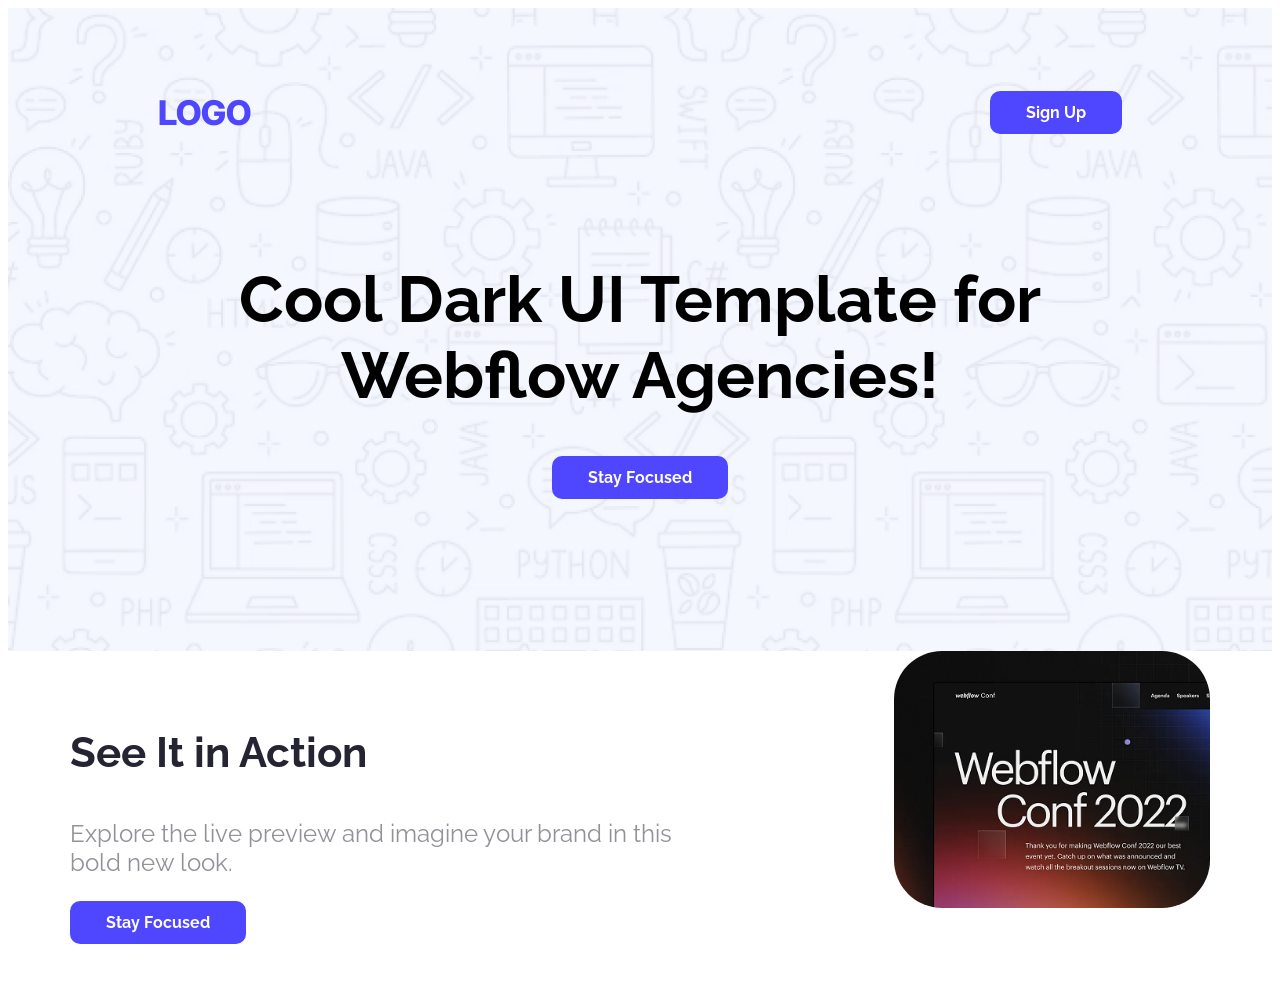
==== web-flow-A01/index.html @ 5d051d91 "action section done" ====
<!DOCTYPE html>
<html lang="en">

<head>
  <meta charset="UTF-8">
  <meta name="viewport" content="width=device-width, initial-scale=1.0">
  <title>web-flow-A01</title>
  <!-- google font -->
  <link rel="preconnect" href="https://fonts.googleapis.com">
  <link rel="preconnect" href="https://fonts.gstatic.com" crossorigin>
  <link
    href="https://fonts.googleapis.com/css2?family=Inter:ital,opsz,wght@0,14..32,100..900;1,14..32,100..900&family=Raleway:ital,wght@0,100..900;1,100..900&display=swap"
    rel="stylesheet">
  <!-- main css  -->
  <link rel="stylesheet" href="styles/webflowA01.css">
</head>

<body>
  <!-- header start -->
  <header class="header">
    <nav>
      <h3 class="nav-title "><span class="text-primary">LOGO</span></h3>
      <button class="btn-Primary">Sign Up</button>

    </nav>
    <div class="hero-area">
      <div class="banner-content">
        <h1 class="banner-title rgba(37, 36, 50, 1)">Cool Dark UI Template for Webflow Agencies!</h1>
        <button class="btn-Primary">Stay Focused</button>
      </div>
    </div>
  </header>
  <!-- header end -->
  <!-- main start  -->
  <main>
    <section class="action-section">
      <div class="left-side">
        <h3 class="section-title">See It in Action</h3>
        <p class="section-description">Explore the live preview and imagine your brand in this bold new look.</p>
        <button class="btn-Primary">Stay Focused</button>
      </div>
      <div class="right-side">
        <img src="Assets/wc-mini.png" alt="">
      </div>
    </section>
  </main>
  <main>
    <footer>

    </footer>
  </main>
</body>

</html>
---- web-flow-A01/styles/webflowA01.css ----
body {
  font-family: "Raleway", sans-serif;
  font-optical-sizing: auto;
  font-weight: 400;
  font-style: normal;

}


/* shared styles */
.text-primary {
  color: #4E47FF;
}

.Primary-Color {
  color: #4E47FF;
}

.btn-Primary {
  background-color: #4E47FF;
  font-weight: bold;
  color: white;
  padding: 12px 36px;
  border-radius: 10px;
  border: none;
  font-size: 16px;
  font-family: Raleway;
  font-weight: 700;

}

.section-title {
  font-size: 42px;
  font-weight: bold;
  color: rgba(37, 36, 50, 1);
}

.section-description {
  font-size: 24px;
  font-weight: 400;
  color: rgba(37, 36, 50, 0.5);
}

/* Nav styles */
nav {
  display: flex;
  justify-content: space-between;
  align-items: center;
  padding: 50px 150px;
}

.nav-title {
  font-weight: 800;
  font-size: 34px;
  font-family: inter;
}


/* header */
.header {
  background-image: url("../Assets/Hero-bg.png");
  background-size: cover;
  padding-bottom: 152px;

}

/* banner styles */
.hero-area {
  width: 905px;
  margin: 0 auto;
  text-align: center;
}

.banner-title {
  font-weight: bold;
  font-size: 65px;
}

/* about styles */
main {
  width: 1140px;
  margin: 0 auto;

}

.action-section {
  display: flex;
  gap: 220px;
  align-items: center;
}

.right-side {
  width: 403px;
  height: 328px;
}

.right-side img {
  width: 100%;
  border-radius: 48px;
}
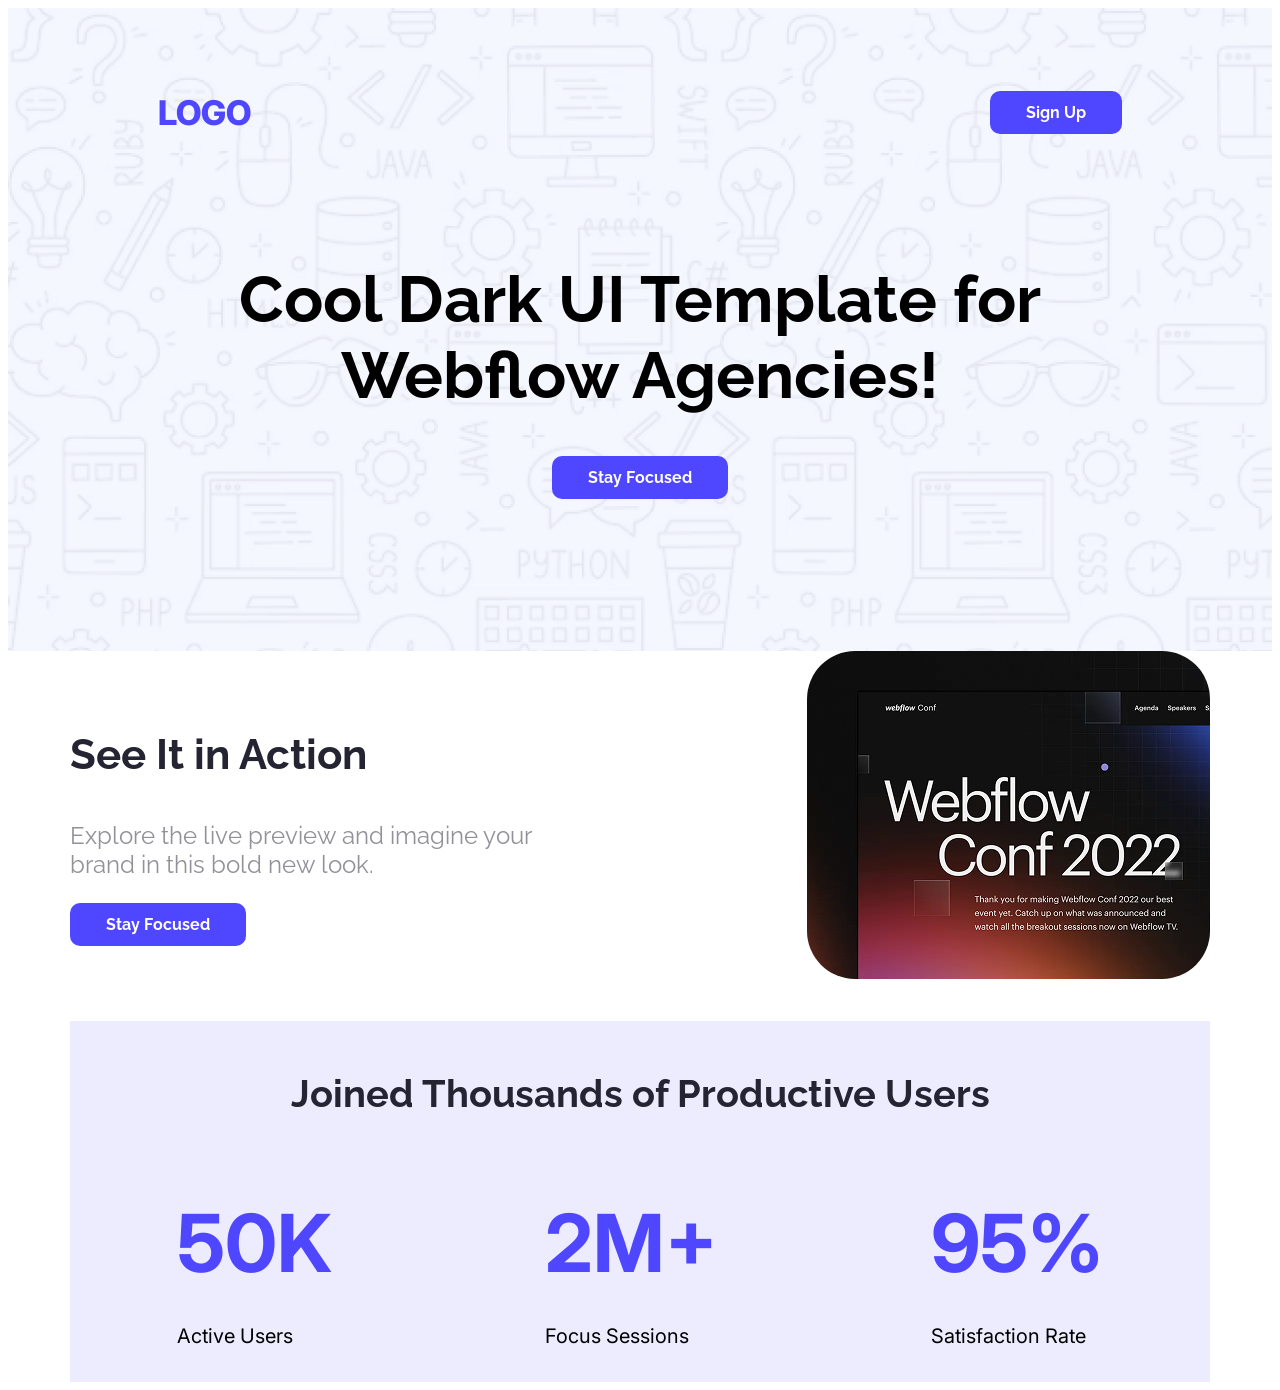
==== commit 213679cd: "user section done" ====
--- a/web-flow-A01/index.html
+++ b/web-flow-A01/index.html
@@ -43,6 +43,27 @@
         <img src="Assets/wc-mini.png" alt="">
       </div>
     </section>
+
+    <!-- user section start  -->
+    <section class="user-section">
+      <h3 class="user-title">Joined Thousands of Productive Users</h3>
+      <div class="user">
+        <div class="date">
+          <h1 class="data-title Primary-Color">50K</h1>
+          <h5 class="data-subtitle">Active Users</h5>
+        </div>
+        <div class="date">
+          <h1 class="data-title Primary-Color">2M+</h1>
+          <h5 class="data-subtitle">Focus Sessions</h5>
+        </div>
+        <div class="date">
+          <h1 class="data-title Primary-Color">95%</h1>
+          <h5 class="data-subtitle">Satisfaction Rate</h5>
+        </div>
+      </div>
+    </section>
+    <!-- user section end -->
+
   </main>
   <main>
     <footer>
--- a/web-flow-A01/styles/webflowA01.css
+++ b/web-flow-A01/styles/webflowA01.css
@@ -89,12 +89,44 @@
   align-items: center;
 }
 
-.right-side {
+.right-side {}
+
+.right-side img {
   width: 403px;
   height: 328px;
+  border-radius: 48px;
 }
 
-.right-side img {
-  width: 100%;
-  border-radius: 48px;
+
+/* user section style  */
+.user-section {
+  background: rgba(78, 71, 255, 0.1);
+}
+
+.user-title {
+  text-align: center;
+  font-size: 38px;
+  font-weight: 700;
+  color: #252432;
+  padding-top: 50px;
+}
+
+.user {
+  display: flex;
+  justify-content: space-around;
+}
+
+.data-title {
+  font-size: 80px;
+  font-weight: 700;
+  font-family: Inter;
+  margin-bottom: 0;
+  margin-top: 40px;
+
+}
+
+.data-subtitle {
+  font-family: Inter;
+  font-size: 20px;
+  font-weight: 400;
 }
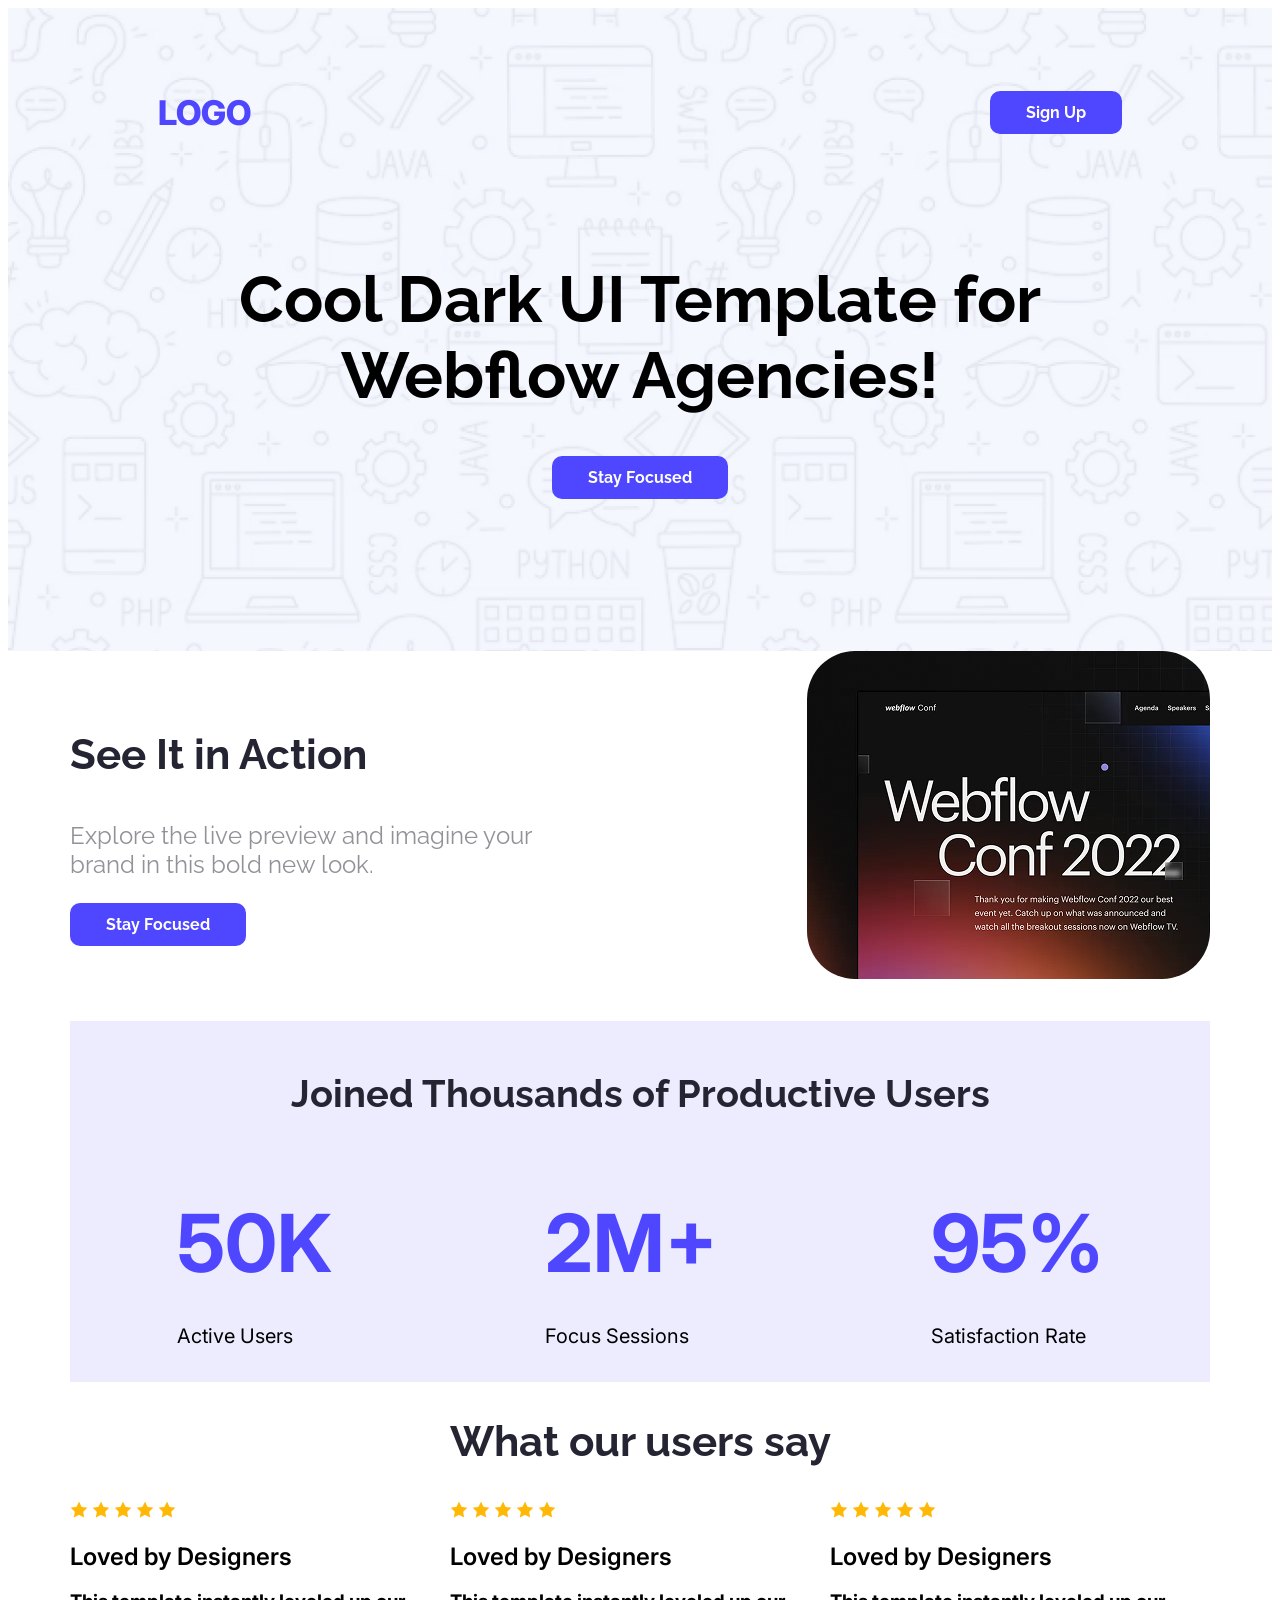
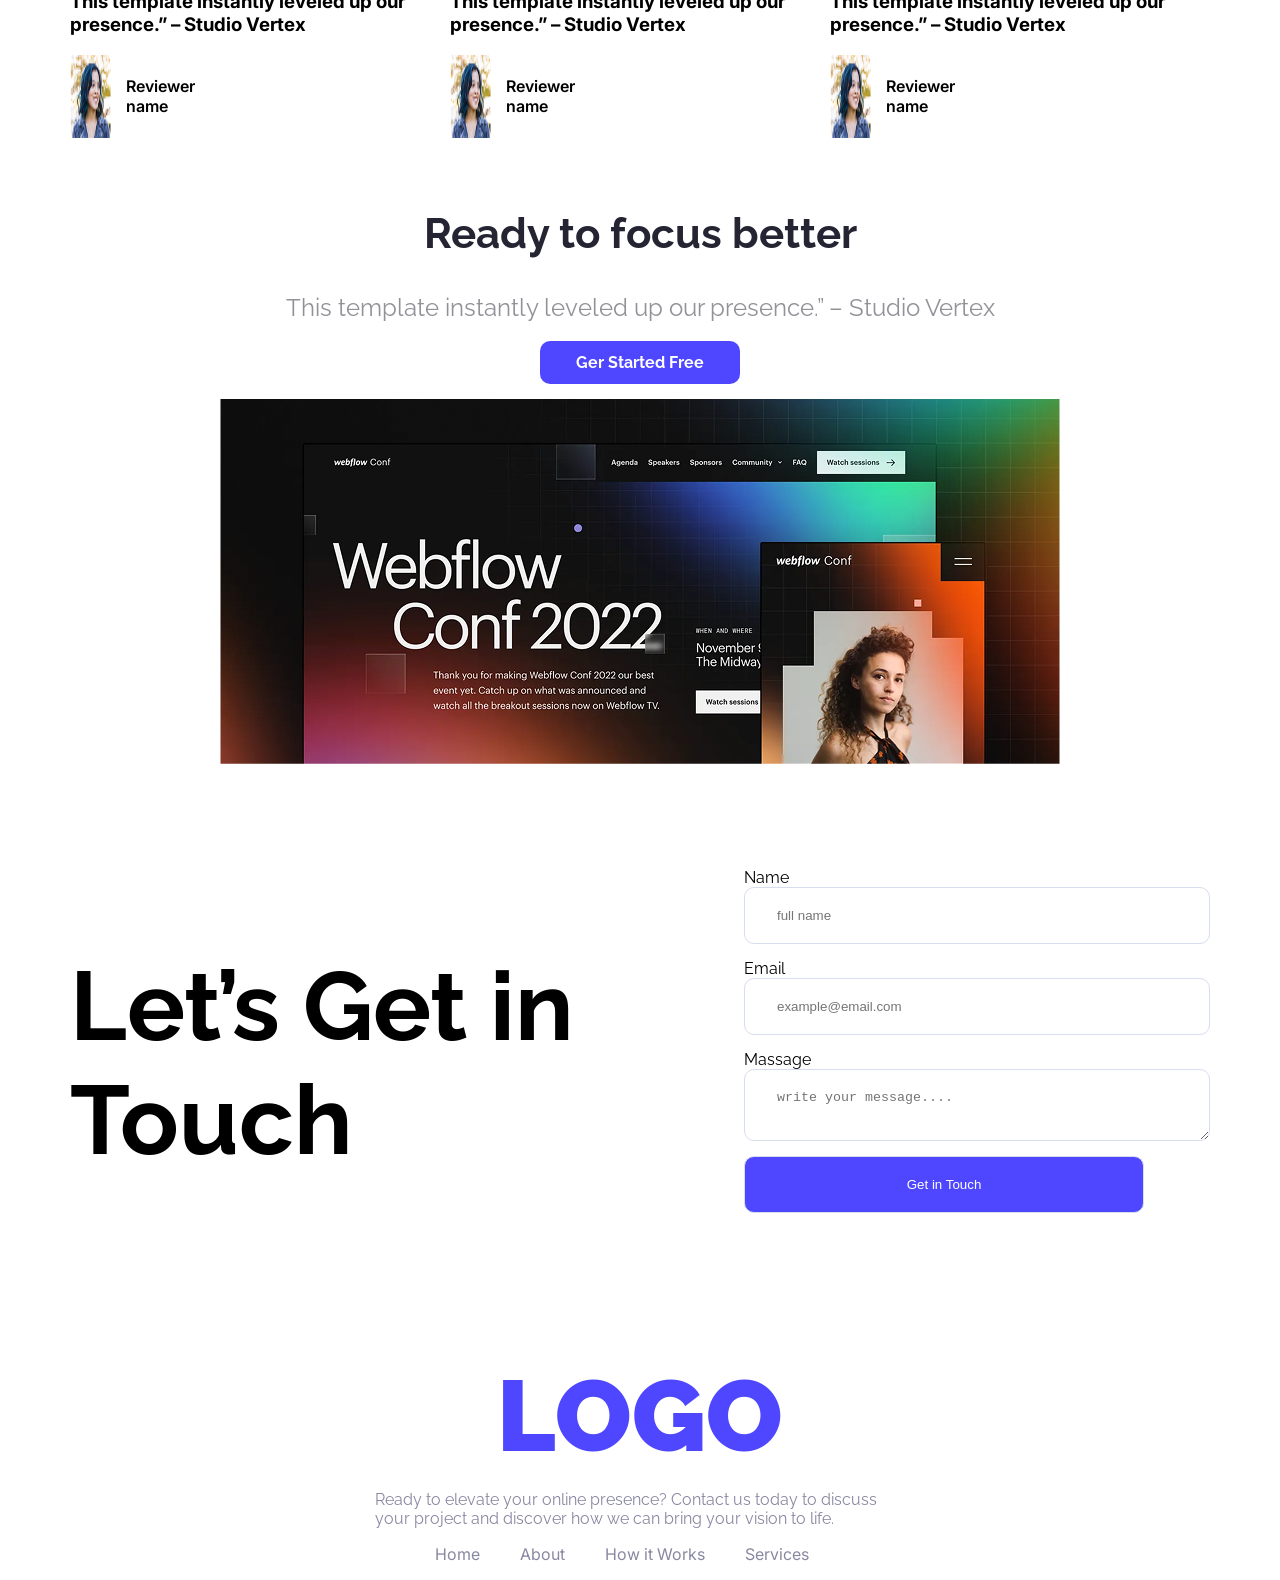
==== commit 6e59d845: "bonus done" ====
--- a/web-flow-A01/index.html
+++ b/web-flow-A01/index.html
@@ -18,11 +18,11 @@
 <body>
   <!-- header start -->
   <header class="header">
-    <nav>
+    <div class="header-top">
       <h3 class="nav-title "><span class="text-primary">LOGO</span></h3>
       <button class="btn-Primary">Sign Up</button>
 
-    </nav>
+    </div>
     <div class="hero-area">
       <div class="banner-content">
         <h1 class="banner-title rgba(37, 36, 50, 1)">Cool Dark UI Template for Webflow Agencies!</h1>
@@ -63,13 +63,96 @@
       </div>
     </section>
     <!-- user section end -->
+    <section class="what-users">
+      <h1 class="section-title">What our users say</h1>
+      <div class="loved-area">
+        <div class="loved">
+          <div class="star">
+            <img src="Assets/icon-star.png" alt="">
+            <img src="Assets/icon-star.png" alt="">
+            <img src="Assets/icon-star.png" alt="">
+            <img src="Assets/icon-star.png" alt="">
+            <img src="Assets/icon-star.png" alt="">
+          </div>
+          <h2 class="loved-title">Loved by Designers</h2>
+          <h3 class="loved-subtitle">This template instantly leveled up our presence.” – Studio Vertex</h3>
+          <div class="user-info">
+            <img src="Assets/avatar.png" alt="">
+            <h4 class="name">Reviewer <br> name</h4>
+          </div>
+        </div>
+        <div class="loved">
+          <div class="star">
+            <img src="Assets/icon-star.png" alt="">
+            <img src="Assets/icon-star.png" alt="">
+            <img src="Assets/icon-star.png" alt="">
+            <img src="Assets/icon-star.png" alt="">
+            <img src="Assets/icon-star.png" alt="">
+          </div>
+          <h2 class="loved-title">Loved by Designers</h2>
+          <h3 class="loved-subtitle">This template instantly leveled up our presence.” – Studio Vertex</h3>
+          <div class="user-info">
+            <img src="Assets/avatar.png" alt="">
+            <h4 class="name">Reviewer <br> name</h4>
+          </div>
+        </div>
+        <div class="loved">
+          <div class="star">
+            <img src="Assets/icon-star.png" alt="">
+            <img src="Assets/icon-star.png" alt="">
+            <img src="Assets/icon-star.png" alt="">
+            <img src="Assets/icon-star.png" alt="">
+            <img src="Assets/icon-star.png" alt="">
+          </div>
+          <h2 class="loved-title">Loved by Designers</h2>
+          <h3 class="loved-subtitle">This template instantly leveled up our presence.” – Studio Vertex</h3>
+          <div class="user-info">
+            <img src="Assets/avatar.png" alt="">
+            <h4 class="name">Reviewer <br> name</h4>
+          </div>
+        </div>
+      </div>
+    </section>
 
+    </section>
+    <section class="ready-section">
+      <h1 class="section-title">Ready to focus better</h1>
+      <h2 class="section-description">This template instantly leveled up our presence.” – Studio Vertex</h2>
+      <button class="btn-Primary">Ger Started Free</button>
+      <div class="ready-img">
+        <img src="Assets/wc-big.png" alt="">
+      </div>
+    </section>
   </main>
-  <main>
-    <footer>
-
-    </footer>
-  </main>
+  <section class="Touch-Section">
+    <h1>Let’s Get in Touch</h1>
+    <div class="footer-input">
+      <form action="">
+        <label for="Name ">Name</label>
+        <input type="Name" name="" id="" placeholder="full name">
+        <label for="Email">Email</label>
+        <input type="Email" name="" id="" placeholder="example@email.com">
+        <label for="Massage">Massage</label>
+        <textarea name="" id="" placeholder="write your message...."></textarea>
+        <input class="submit" type="submit" value="Get in Touch">
+      </form>
+    </div>
+  </section>
+  <footer class="footer-section">
+    <h1>LOGO</h1>
+    <div class="footer-action">
+      <p>Ready to elevate your online presence? Contact us today to discuss your project and discover how we can bring
+        your vision to life.</p>
+    </div>
+    <nav>
+      <ul>
+        <li><a href="">Home</a></li>
+        <li><a href="">About</a></li>
+        <li><a href="">How it Works</a></li>
+        <li><a href="">Services</a></li>
+      </ul>
+    </nav>
+  </footer>
 </body>
 
 </html>
--- a/web-flow-A01/styles/webflowA01.css
+++ b/web-flow-A01/styles/webflowA01.css
@@ -26,7 +26,11 @@
   font-size: 16px;
   font-family: Raleway;
   font-weight: 700;
-
+  transition: 0.3s;
+}
+
+.btn-Primary:hover {
+  background: #F0C411;
 }
 
 .section-title {
@@ -42,7 +46,7 @@
 }
 
 /* Nav styles */
-nav {
+.header-top {
   display: flex;
   justify-content: space-between;
   align-items: center;
@@ -129,4 +133,118 @@
   font-family: Inter;
   font-size: 20px;
   font-weight: 400;
+}
+
+.what-users .section-title {
+  text-align: center;
+
+}
+
+.loved-area {
+  display: flex;
+}
+
+.loved-title {
+  font-family: Inter;
+  font-size: 24px;
+  font-weight: 600;
+}
+
+.loved-subtitle {
+  font-family: Inter;
+}
+
+.user-info {
+  display: flex;
+  gap: 15px;
+}
+
+.name {
+  font-family: Inter;
+  font-size: 16px;
+  font-weight: 600;
+}
+
+/* ready section  */
+.ready-section {
+  text-align: center;
+  margin: 71px 0;
+}
+
+.ready-img {
+  margin-top: 15px;
+}
+
+
+
+
+
+/* Touch-Section */
+.Touch-Section {
+  width: 1140px;
+  display: flex;
+  margin: 100px auto;
+  gap: 115px;
+
+}
+
+.Touch-Section h1 {
+  font-family: Raleway;
+  font-size: 97px;
+  font-weight: 700;
+}
+
+.footer-input input,
+textarea {
+  width: 400px;
+  border: 1px solid rgb(214, 221, 237);
+  border-radius: 10px;
+  background: rgb(255, 255, 255);
+  padding: 20px 32px;
+  display: block;
+  margin-bottom: 15px;
+}
+
+.footer-input .submit {
+  background: rgb(78, 71, 255);
+  border-radius: 10px;
+  color: white;
+  transition: 0.3s;
+}
+
+.footer-input .submit:hover {
+  background: #F0C411;
+}
+
+.footer-section {
+  width: 531px;
+  margin: 0 auto;
+}
+
+.footer-action {
+  font-weight: 400;
+  font-size: 16px;
+  color: rgb(137, 135, 161);
+}
+
+.footer-section h1 {
+  color: rgb(78, 71, 255);
+  font-size: 100px;
+  font-weight: 900;
+  text-align: center;
+  margin: 10px;
+}
+
+nav ul {
+  list-style: none;
+  display: flex;
+}
+
+nav ul li {}
+
+nav ul li a {
+  text-decoration: none;
+  padding: 10px 20px;
+  font-family: inter;
+  color: rgb(137, 135, 161);
 }
